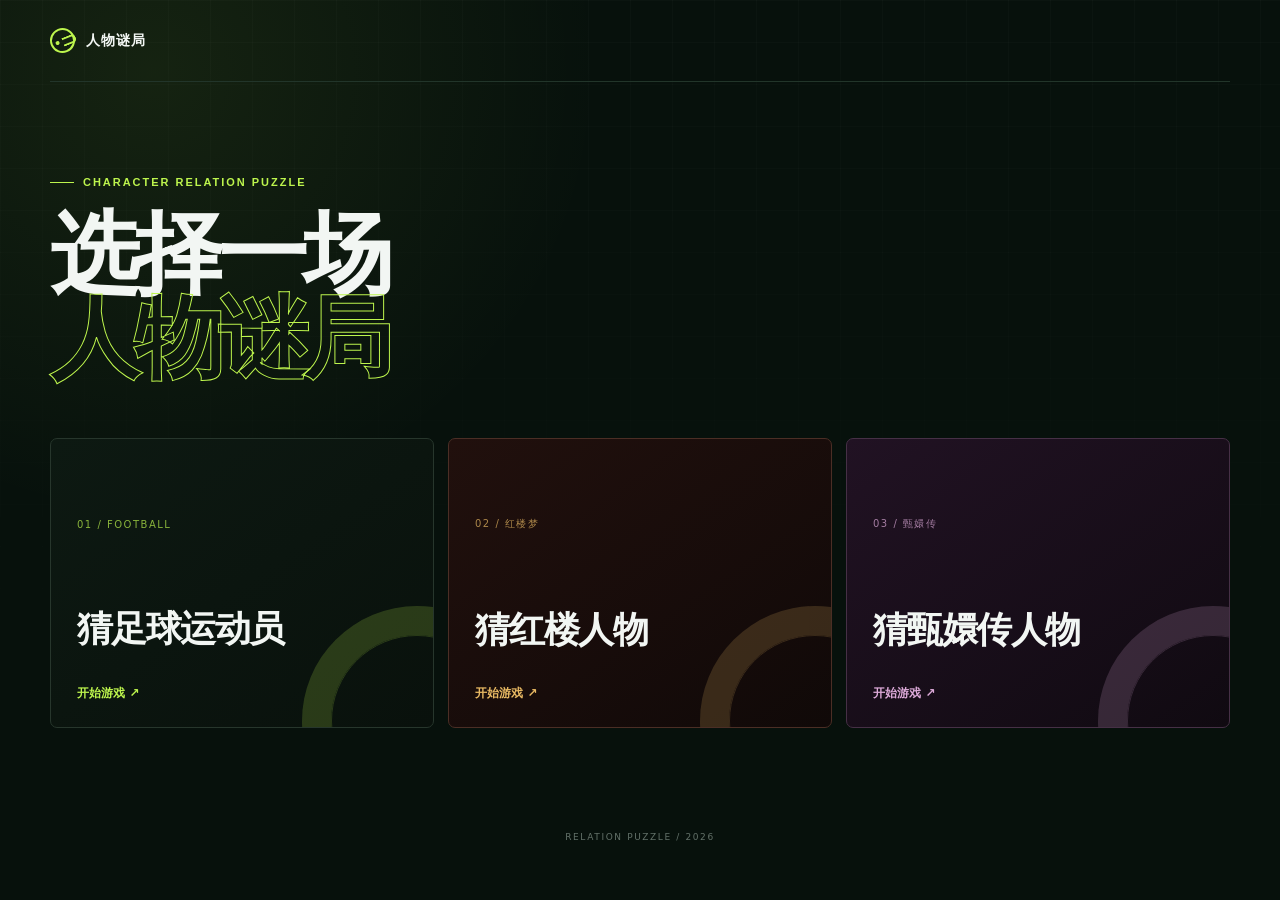
==== index.html @ e3e20df7 "Publish character guessing website" ====
<!doctype html>
<html lang="zh-CN">
  <head>
    <meta charset="UTF-8" />
    <meta name="viewport" content="width=device-width, initial-scale=1.0" />
    <meta name="theme-color" content="#07110c" />
    <meta name="description" content="足球、红楼梦与甄嬛传人物相似度猜谜。" />
    <meta property="og:title" content="人物谜局｜猜人物" />
    <meta property="og:description" content="选择一个世界，只看相似度，沿着人物关系找到答案。" />
    <meta property="og:type" content="website" />
    <meta property="og:image" content="https://football-player-guess-1cbb5.zhouyujhh185255.chatgpt.site/og-preview.png?v=14" />
    <meta name="twitter:card" content="summary_large_image" />
    <title>人物谜局｜猜人物</title>
    <link rel="stylesheet" href="./styles.css?v=15" />
  </head>
  <body data-game="home">
    <div class="ambient" aria-hidden="true"></div>

    <header class="site-header">
      <button class="back-button" id="backBtn" type="button" hidden aria-label="返回主页">←</button>
      <a class="brand" id="brandBtn" href="#" aria-label="人物谜局主页">
        <span class="brand-orbit" aria-hidden="true"><i></i></span>
        <span id="brandText">人物谜局</span>
      </a>
      <nav class="header-actions" id="gameActions" aria-label="页面操作" hidden>
        <button class="quiet-button" id="howToPlayBtn" type="button">玩法</button>
        <button class="settings-button" id="settingsBtn" type="button" aria-label="设置">
          <svg viewBox="0 0 24 24" aria-hidden="true"><path d="M12 8.2a3.8 3.8 0 1 0 0 7.6 3.8 3.8 0 0 0 0-7.6Z"/><path d="m19.1 13.7 1.2 1.5-2 3.4-1.9-.3c-.5.4-1 .7-1.6.9l-.7 1.8h-4l-.7-1.8c-.6-.2-1.1-.5-1.6-.9l-1.9.3-2-3.4 1.2-1.5a7 7 0 0 1 0-1.8l-1.2-1.5 2-3.4 1.9.3c.5-.4 1-.7 1.6-.9l.7-1.8h4l.7 1.8c.6.2 1.1.5 1.6.9l1.9-.3 2 3.4-1.2 1.5a7 7 0 0 1 0 1.8Z"/></svg>
          <span id="settingsLabel">设置</span>
        </button>
      </nav>
    </header>

    <main>
      <section class="home-view" id="homeView">
        <div class="home-hero">
          <p class="eyebrow"><span></span> CHARACTER RELATION PUZZLE</p>
          <h1>选择一场<br><em>人物谜局</em></h1>
        </div>
        <div class="game-grid" aria-label="选择游戏">
          <button class="game-card football-card" type="button" data-game-select="football">
            <span class="card-index">01 / FOOTBALL</span>
            <strong>猜足球运动员</strong>
            <i>开始游戏 ↗</i>
          </button>
          <button class="game-card honglou-card" type="button" data-game-select="honglou">
            <span class="card-index">02 / 红楼梦</span>
            <strong>猜红楼人物</strong>
            <i>开始游戏 ↗</i>
          </button>
          <button class="game-card zhenhuan-card" type="button" data-game-select="zhenhuan">
            <span class="card-index">03 / 甄嬛传</span>
            <strong>猜甄嬛传人物</strong>
            <i>开始游戏 ↗</i>
          </button>
        </div>
      </section>

      <section class="game-view" id="gameView" hidden>
        <section class="hero" aria-labelledby="pageTitle">
          <p class="eyebrow"><span></span><b id="gameEyebrow">RELATION RADAR</b></p>
          <h1 id="pageTitle">猜球星</h1>
          <div class="game-stats" aria-label="本局数据">
            <div><strong class="stat-value" id="attemptCount">0</strong><span class="stat-label" id="attemptLabel">已猜次数</span></div>
            <span class="stat-divider"></span>
            <div><strong class="stat-value" id="bestScore">—</strong><span class="stat-label" id="bestLabel">最高相似</span></div>
          </div>
        </section>

        <section class="game-panel" aria-label="猜人物游戏">
          <div class="panel-topline">
            <span><i class="live-dot"></i><span id="roundStatus">等待第一次猜测</span></span>
            <button class="surrender-button" id="revealBtn" type="button" disabled></button>
          </div>

          <div class="search-block">
            <label for="playerInput" id="searchLabel">输入球员中文名</label>
            <div class="search-wrap">
              <span class="search-icon" aria-hidden="true">
                <svg viewBox="0 0 24 24"><circle cx="10.8" cy="10.8" r="6.5"/><path d="m16 16 4.2 4.2"/></svg>
              </span>
              <input id="playerInput" type="search" autocomplete="off" />
              <button id="guessBtn" type="button"><span id="guessLabel">猜测</span><b>↗</b></button>
            </div>
          </div>

          <div class="result-area">
            <article class="reveal-card" id="victoryCard" hidden></article>
            <div class="empty-state" id="emptyState">
              <div class="signal" aria-hidden="true"><span></span><i></i><b></b></div>
              <h2 id="emptyTitle">从一个熟悉的名字开始</h2>
            </div>
            <div class="guess-list" id="guessList" aria-live="polite"></div>
          </div>
        </section>
      </section>
    </main>

    <footer><span>RELATION PUZZLE / 2026</span></footer>

    <dialog id="howToDialog">
      <button class="dialog-close" id="closeHowToBtn" type="button" aria-label="关闭">×</button>
      <span class="dialog-kicker">HOW TO PLAY</span>
      <h2 id="howTitle"></h2>
      <p id="howCopy"></p>
      <div class="rule-list" id="ruleList"></div>
      <button class="dialog-primary" id="startBtn" type="button">开始挑战</button>
    </dialog>

    <dialog id="settingsDialog" class="settings-dialog">
      <button class="dialog-close" id="closeSettingsBtn" type="button" aria-label="关闭">×</button>
      <span class="dialog-kicker">SETTINGS</span>
      <h2 id="settingsTitle">语言设置</h2>
      <p id="settingsCopy">语言只影响足球游戏，切换后输入规则、提示与人物介绍会同步更新。</p>
      <div class="language-options" role="group" aria-label="语言">
        <button type="button" data-lang="zh">简体中文</button>
        <button type="button" data-lang="en">English</button>
      </div>
    </dialog>

    <div class="toast" id="toast" role="status" aria-live="polite"></div>
    <script src="./players-data.js?v=15"></script>
    <script src="./story-data.js?v=15"></script>
    <script src="./app.js?v=15" defer></script>
  </body>
</html>
---- styles.css ----
:root {
  color-scheme: dark;
  --bg: #07110c;
  --surface: #0c1710;
  --surface-2: #101e15;
  --line: #22352a;
  --muted: #8fa097;
  --text: #f2f6f3;
  --accent: #bdf54d;
  --accent-rgb: 189, 245, 77;
  --danger: #ff8b78;
  --radius: 7px;
  font-family: Inter, "PingFang SC", "Microsoft YaHei", system-ui, sans-serif;
}

* { box-sizing: border-box; }
html { min-height: 100%; background: var(--bg); }
body {
  min-width: 320px;
  min-height: 100vh;
  margin: 0;
  color: var(--text);
  background:
    radial-gradient(circle at 12% 8%, rgba(var(--accent-rgb), .08), transparent 28rem),
    linear-gradient(180deg, #07110c, var(--bg));
  transition: background .35s ease;
}
body[data-game="honglou"] { --bg: #130a09; --surface: #1b0e0c; --surface-2: #241411; --line: #563329; --muted: #b7a69d; --accent: #e8b963; --accent-rgb: 232, 185, 99; }
body[data-game="zhenhuan"] { --bg: #110b12; --surface: #190f1a; --surface-2: #241527; --line: #4c304d; --muted: #b1a2b2; --accent: #dca9d8; --accent-rgb: 220, 169, 216; }

button, input { font: inherit; }
button { color: inherit; }
button:focus-visible, input:focus-visible, a:focus-visible { outline: 2px solid var(--accent); outline-offset: 3px; }
[hidden] { display: none !important; }
.ambient { position: fixed; inset: 0; pointer-events: none; background-image: linear-gradient(rgba(255,255,255,.018) 1px, transparent 1px), linear-gradient(90deg, rgba(255,255,255,.018) 1px, transparent 1px); background-size: 42px 42px; mask-image: linear-gradient(to bottom, #000, transparent 82%); }

.site-header {
  position: relative;
  z-index: 5;
  display: flex;
  align-items: center;
  width: min(1180px, calc(100% - 44px));
  height: 82px;
  margin: 0 auto;
  border-bottom: 1px solid var(--line);
}
.brand { display: inline-flex; align-items: center; gap: 11px; color: var(--text); text-decoration: none; font-size: 14px; font-weight: 760; letter-spacing: .08em; }
.brand-orbit { position: relative; width: 25px; height: 25px; border: 2px solid var(--accent); border-radius: 50%; transform: rotate(-22deg); }
.brand-orbit::after { content: ""; position: absolute; width: 12px; height: 5px; left: 10px; top: 8px; border: 2px solid var(--accent); border-left: 0; border-radius: 0 8px 8px 0; }
.brand-orbit i { position: absolute; width: 4px; height: 4px; left: 3px; top: 9px; border-radius: 50%; background: var(--accent); }
.back-button { width: 38px; height: 38px; margin-right: 8px; border: 1px solid var(--line); border-radius: 50%; color: var(--muted); background: transparent; cursor: pointer; }
.header-actions { display: flex; align-items: center; gap: 10px; margin-left: auto; }
.quiet-button, .settings-button { height: 38px; padding: 0 13px; border: 1px solid transparent; border-radius: 5px; color: var(--muted); background: transparent; cursor: pointer; }
.quiet-button:hover, .settings-button:hover { color: var(--text); border-color: var(--line); }
.settings-button { display: inline-flex; align-items: center; gap: 7px; }
.settings-button svg { width: 16px; fill: none; stroke: currentColor; stroke-width: 1.5; }

main { position: relative; z-index: 1; width: min(1180px, calc(100% - 44px)); margin: 0 auto; }
.home-view { padding: 76px 0 104px; }
.home-hero { display: grid; grid-template-columns: minmax(0, 1fr) minmax(280px, 420px); align-items: end; gap: 54px; margin-bottom: 58px; }
.eyebrow { display: flex; align-items: center; gap: 9px; margin: 0 0 17px; color: var(--accent); font: 700 11px/1 Inter, sans-serif; letter-spacing: .18em; }
.eyebrow span { display: inline-block; width: 24px; height: 1px; background: var(--accent); }
.home-hero .eyebrow { grid-column: 1 / -1; margin-bottom: -30px; }
.home-hero h1, .hero h1 { margin: 0; font-size: clamp(48px, 7vw, 94px); line-height: .94; letter-spacing: -.065em; }
.home-hero h1 { grid-column: 1 / -1; }
.home-hero h1 em { color: transparent; font-style: normal; -webkit-text-stroke: 1px var(--accent); }
.game-grid { display: grid; grid-template-columns: repeat(3, minmax(0, 1fr)); gap: 14px; }
.game-card { position: relative; min-height: 290px; padding: 26px; overflow: hidden; text-align: left; border: 1px solid #27362c; border-radius: var(--radius); background: linear-gradient(145deg, #0d1912, #09110c); cursor: pointer; transition: transform .25s ease, border-color .25s ease, background .25s ease; }
.game-card::before { content: ""; position: absolute; width: 170px; height: 170px; right: -70px; bottom: -80px; border: 1px solid currentColor; border-radius: 50%; opacity: .18; box-shadow: 0 0 0 28px transparent, 0 0 0 29px currentColor; }
.game-card:hover { transform: translateY(-5px); border-color: currentColor; }
.football-card { color: #bdf54d; }
.honglou-card { color: #e8b963; background: linear-gradient(145deg, #21100d, #100908); border-color: #4b2e25; }
.zhenhuan-card { color: #dca9d8; background: linear-gradient(145deg, #211223, #100a11); border-color: #463046; }
.card-index { display: block; font-size: 10px; letter-spacing: .15em; opacity: .7; }
.game-card strong { display: block; max-width: 270px; margin-top: 80px; color: var(--text); font-size: clamp(24px, 2.8vw, 37px); line-height: 1.08; letter-spacing: -.045em; }
.game-card i { position: absolute; bottom: 25px; left: 26px; font-style: normal; font-size: 12px; font-weight: 720; }

.game-view { padding: 54px 0 82px; }
.hero { display: flex; align-items: end; min-height: 180px; padding: 0 4px 36px; }
.hero .eyebrow { position: absolute; align-self: flex-start; }
.hero h1 { font-size: clamp(50px, 8vw, 96px); }
.game-stats { display: flex; align-items: center; gap: 26px; margin: 0 0 7px auto; }
.game-stats > div { display: flex; flex-direction: column; min-width: 92px; }
.stat-value { color: var(--accent); font-size: 30px; line-height: 1; letter-spacing: -.04em; }
.stat-label { margin-top: 7px; color: var(--muted); font-size: 10px; letter-spacing: .12em; }
.stat-divider { width: 1px; height: 38px; background: var(--line); }

.game-panel { overflow: hidden; border: 1px solid var(--line); border-radius: var(--radius); background: rgba(9, 18, 12, .88); box-shadow: 0 30px 80px rgba(0,0,0,.22); }
body[data-game="honglou"] .game-panel, body[data-game="zhenhuan"] .game-panel { background: color-mix(in srgb, var(--surface) 91%, transparent); }
.panel-topline { display: flex; align-items: center; justify-content: space-between; min-height: 46px; padding: 0 20px; border-bottom: 1px solid var(--line); color: var(--muted); font-size: 10px; letter-spacing: .08em; }
.panel-topline > span { display: inline-flex; align-items: center; gap: 8px; }
.live-dot { width: 6px; height: 6px; border-radius: 50%; background: var(--accent); box-shadow: 0 0 12px rgba(var(--accent-rgb), .7); }
.surrender-button { padding: 7px 10px; border: 1px solid transparent; border-radius: 4px; color: var(--danger); background: transparent; font-size: 10px; cursor: pointer; }
.surrender-button:hover:not(:disabled) { border-color: rgba(255,130,110,.28); background: rgba(255,130,110,.06); }
.surrender-button:disabled { color: #59645e; cursor: not-allowed; }
.search-block { padding: 25px 36px 28px; border-bottom: 1px solid var(--line); }
.search-block label { display: block; margin: 0 0 11px; color: #cad3cd; font-size: 13px; font-weight: 700; }
.search-wrap { display: flex; align-items: center; min-height: 66px; border: 1px solid rgba(var(--accent-rgb), .6); border-radius: 7px; background: #071009; box-shadow: 0 0 0 6px rgba(var(--accent-rgb), .035); }
body[data-game="honglou"] .search-wrap, body[data-game="zhenhuan"] .search-wrap { background: rgba(0,0,0,.2); }
.search-icon { flex: 0 0 54px; display: grid; place-items: center; color: #829087; }
.search-icon svg { width: 23px; fill: none; stroke: currentColor; stroke-width: 1.7; }
.search-wrap input { min-width: 0; flex: 1; height: 58px; padding: 0; border: 0; outline: 0; color: var(--text); background: transparent; font-size: 20px; }
.search-wrap input::-webkit-search-cancel-button { display: none; }
.search-wrap button { display: flex; align-items: center; justify-content: center; gap: 12px; align-self: stretch; min-width: 110px; margin: 5px; border: 0; border-radius: 6px; color: #0b120d; background: var(--accent); font-size: 14px; font-weight: 820; cursor: pointer; }
.search-wrap button:disabled, .search-wrap input:disabled { opacity: .55; cursor: not-allowed; }
.search-wrap button b { font-size: 18px; }

.result-area { min-height: 280px; padding: 28px 36px 36px; }
.empty-state { display: grid; place-items: center; min-height: 205px; color: var(--muted); text-align: center; }
.empty-state h2 { margin: 19px 0 0; color: #b8c3bb; font-size: 16px; font-weight: 620; }
.signal { position: relative; width: 64px; height: 64px; border: 1px solid rgba(var(--accent-rgb), .28); border-radius: 50%; }
.signal::before, .signal::after { content: ""; position: absolute; inset: 9px; border: 1px solid rgba(var(--accent-rgb), .2); border-radius: 50%; }
.signal::after { inset: 21px; background: var(--accent); border: 0; box-shadow: 0 0 20px rgba(var(--accent-rgb), .45); }
.signal span, .signal i, .signal b { position: absolute; left: 31px; top: 0; width: 1px; height: 64px; background: rgba(var(--accent-rgb), .15); }
.signal i { transform: rotate(60deg); }.signal b { transform: rotate(120deg); }
.guess-list { display: grid; gap: 12px; }
.guess-row { overflow: hidden; border: 1px solid var(--line); border-radius: 6px; background: rgba(15,28,19,.62); }
.guess-row.latest { border-color: color-mix(in srgb, var(--score-color) 58%, var(--line)); }
.guess-row.solved { box-shadow: inset 3px 0 0 var(--accent); }
.guess-main { display: grid; grid-template-columns: minmax(0, 1fr) 168px; align-items: stretch; min-height: 72px; }
.guess-player { display: flex; align-items: center; padding: 0 24px; }
.guess-player span { overflow-wrap: anywhere; font-size: 17px; font-weight: 760; }
.guess-score { display: grid; place-items: center; border-left: 1px solid var(--line); color: var(--score-color); font-size: 21px; font-weight: 800; font-variant-numeric: tabular-nums; }
.relation-hint { margin: 0; padding: 12px 24px; border-top: 1px solid var(--line); color: #aab7af; font-size: 12px; line-height: 1.65; }
.relation-hint::before { content: "↳"; margin-right: 9px; color: var(--accent); }

.reveal-card { position: relative; margin-bottom: 28px; padding: 34px 36px; overflow: hidden; border: 1px solid rgba(var(--accent-rgb), .5); border-radius: 7px; background: linear-gradient(125deg, rgba(var(--accent-rgb), .13), rgba(var(--accent-rgb), .04)); }
.reveal-card::after { content: "FOUND"; position: absolute; right: 12px; top: 12px; color: rgba(var(--accent-rgb), .06); font-size: 80px; font-weight: 900; line-height: 1; }
.reveal-kicker { color: var(--accent); font-size: 10px; font-weight: 800; letter-spacing: .13em; }
.reveal-card h2 { position: relative; z-index: 1; margin: 13px 0 14px; font-size: clamp(34px, 5vw, 52px); letter-spacing: -.05em; }
.profile-tags { position: relative; z-index: 1; display: flex; flex-wrap: wrap; gap: 8px; }
.profile-tags span { padding: 7px 12px; border: 1px solid rgba(var(--accent-rgb), .38); border-radius: 999px; color: var(--accent); font-size: 11px; }
.profile-copy { position: relative; z-index: 1; max-width: 900px; margin: 23px 0 0; color: #b3beb6; line-height: 1.85; }
.reveal-actions { position: relative; z-index: 1; display: flex; gap: 10px; margin-top: 25px; }
.reveal-actions button, .dialog-primary { min-width: 106px; height: 46px; padding: 0 18px; border: 1px solid var(--accent); border-radius: 5px; color: #0a100b; background: var(--accent); font-weight: 780; cursor: pointer; }
.reveal-actions button + button { color: var(--accent); background: transparent; }

footer { position: relative; z-index: 1; display: flex; justify-content: center; padding: 0 0 34px; color: #64726a; font-size: 9px; letter-spacing: .18em; }
dialog { width: min(560px, calc(100% - 28px)); padding: 34px; border: 1px solid var(--line); border-radius: 8px; color: var(--text); background: #101a13; box-shadow: 0 30px 100px rgba(0,0,0,.55); }
body[data-game="honglou"] dialog, body[data-game="zhenhuan"] dialog { background: var(--surface); }
dialog::backdrop { background: rgba(0,0,0,.72); backdrop-filter: blur(5px); }
.dialog-close { position: absolute; right: 17px; top: 15px; width: 34px; height: 34px; border: 0; color: var(--muted); background: transparent; font-size: 24px; cursor: pointer; }
.dialog-kicker { color: var(--accent); font-size: 9px; font-weight: 800; letter-spacing: .16em; }
dialog h2 { margin: 12px 0 13px; font-size: 30px; letter-spacing: -.035em; }
dialog > p { color: var(--muted); line-height: 1.75; }
.rule-list { display: grid; gap: 1px; margin: 24px 0; background: var(--line); }
.rule-list > div { display: grid; grid-template-columns: 48px 1fr; gap: 12px; align-items: center; min-height: 58px; padding: 10px 15px; background: var(--surface); color: #b9c4bc; font-size: 12px; line-height: 1.55; }
.rule-list b { color: var(--accent); font-size: 10px; }
.language-options { margin-top: 22px; display: grid; grid-template-columns: 1fr 1fr; gap: 9px; }
.language-options button { height: 46px; border: 1px solid var(--line); border-radius: 4px; color: #aab7ae; background: var(--surface-2); cursor: pointer; }
.language-options button.active { border-color: var(--accent); color: var(--accent); background: rgba(var(--accent-rgb), .08); }
.toast { position: fixed; z-index: 20; left: 50%; bottom: 28px; max-width: calc(100% - 32px); padding: 12px 17px; transform: translate(-50%, 18px); border: 1px solid var(--line); border-radius: 5px; color: var(--text); background: #162119; opacity: 0; pointer-events: none; transition: .2s ease; font-size: 12px; box-shadow: 0 15px 50px rgba(0,0,0,.35); }
.toast.show { transform: translate(-50%, 0); opacity: 1; }

@media (max-width: 820px) {
  .site-header, main { width: min(100% - 28px, 700px); }
  .home-view { padding-top: 52px; }
  .home-hero { grid-template-columns: 1fr; gap: 24px; }
  .home-hero .eyebrow { grid-column: auto; margin-bottom: 0; }
  .game-grid { grid-template-columns: 1fr; }
  .game-card { min-height: 225px; }
  .game-card strong { margin-top: 48px; }
  .hero { display: block; min-height: 0; padding-top: 15px; }
  .hero .eyebrow { position: static; }
  .game-stats { margin-top: 28px; }
  .search-block, .result-area { padding-left: 18px; padding-right: 18px; }
}

@media (max-width: 540px) {
  .site-header { height: 68px; }
  .brand { font-size: 14px; }
  .quiet-button, .settings-button { padding: 0 8px; font-size: 13px; }
  .settings-button svg { display: none; }
  .home-view { padding: 42px 0 74px; }
  .home-hero h1 { font-size: 46px; }
  .game-card { min-height: 215px; padding: 22px; }
  .card-index { font-size: 12px; }
  .game-card i { left: 22px; bottom: 20px; font-size: 14px; }
  .game-view { padding-top: 34px; }
  .hero h1 { font-size: 46px; line-height: 1; }
  .game-stats { gap: 14px; }
  .stat-value { font-size: 25px; }
  .stat-label { font-size: 12px; }
  .panel-topline, .surrender-button { font-size: 12px; }
  .search-block { padding-top: 20px; }
  .search-block label { font-size: 15px; }
  .search-wrap { min-height: 58px; }
  .search-icon { flex-basis: 43px; }
  .search-wrap input { height: 52px; font-size: 17px; }
  .search-wrap button { min-width: 82px; margin: 4px; font-size: 15px; }
  .guess-main { grid-template-columns: minmax(0, 1fr) 115px; min-height: 62px; }
  .guess-player { padding: 0 15px; }
  .guess-player span { font-size: 16px; }
  .guess-score { font-size: 17px; }
  .relation-hint { padding: 11px 15px; font-size: 14px; }
  .reveal-card { padding: 27px 22px; }
  .reveal-card::after { font-size: 52px; }
  .reveal-kicker { font-size: 12px; }
  .profile-tags span { font-size: 13px; }
  .profile-copy { font-size: 16px; line-height: 1.8; }
  .reveal-actions button { font-size: 14px; }
  footer { font-size: 11px; }
  dialog { padding: 28px 22px; }
  .dialog-kicker { font-size: 11px; }
  dialog > p { font-size: 15px; }
  .rule-list > div { font-size: 14px; }
  .rule-list b { font-size: 12px; }
  .language-options button, .toast { font-size: 14px; }
}
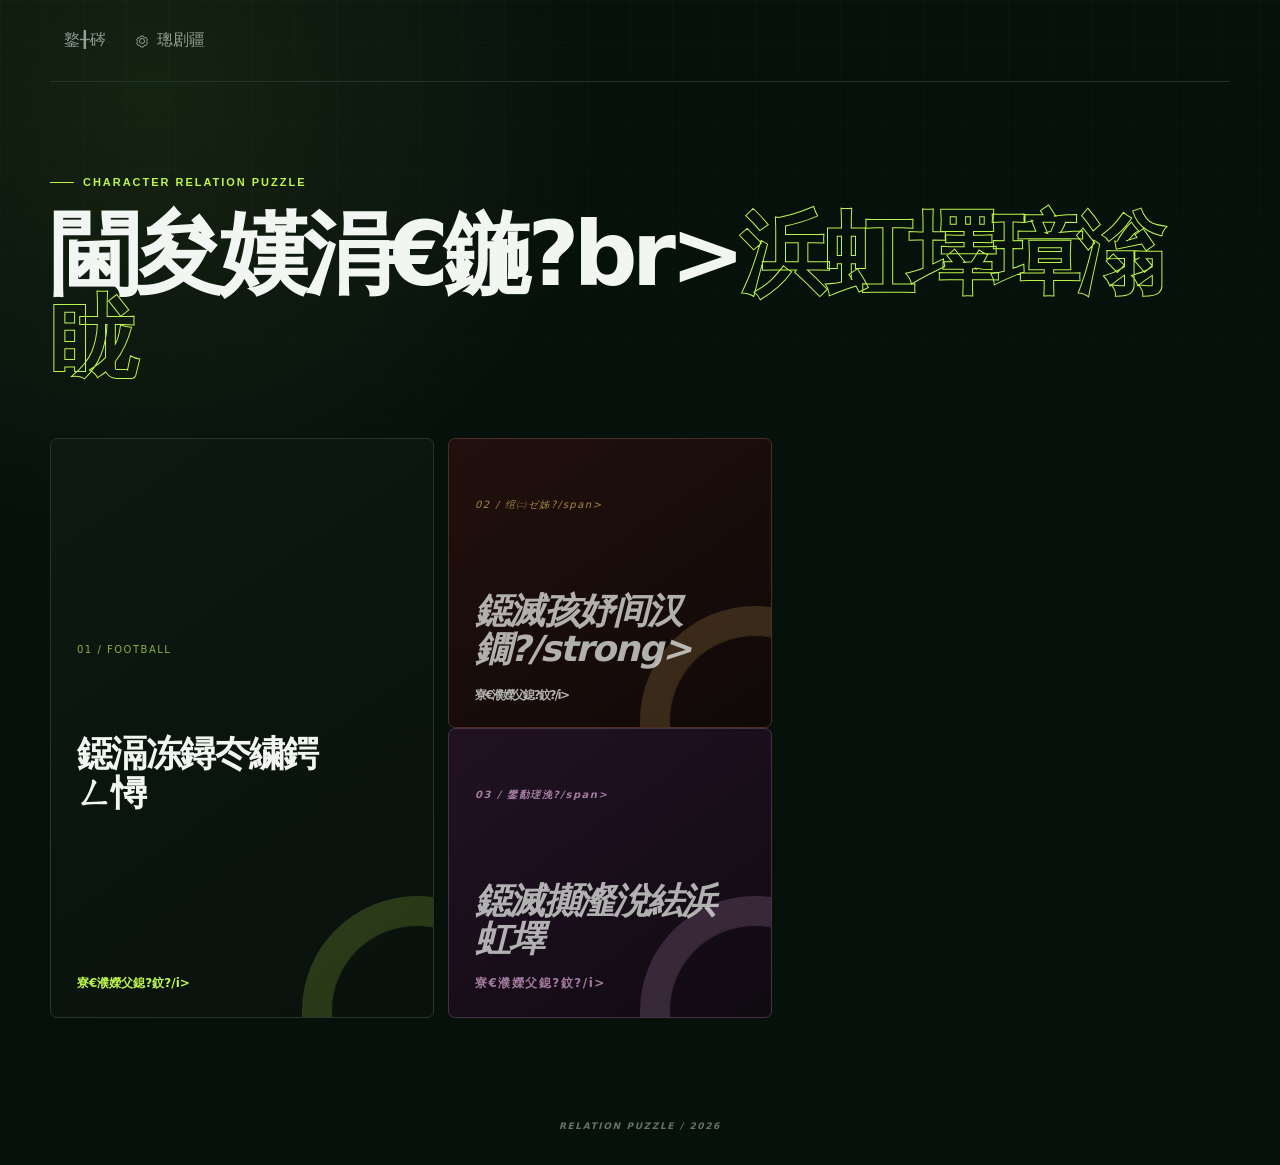
==== commit 1ece82cd: "Refresh profile assets" ====
--- a/index.html
+++ b/index.html
@@ -4,29 +4,29 @@
     <meta charset="UTF-8" />
     <meta name="viewport" content="width=device-width, initial-scale=1.0" />
     <meta name="theme-color" content="#07110c" />
-    <meta name="description" content="足球、红楼梦与甄嬛传人物相似度猜谜。" />
-    <meta property="og:title" content="人物谜局｜猜人物" />
-    <meta property="og:description" content="选择一个世界，只看相似度，沿着人物关系找到答案。" />
+    <meta name="description" content="瓒崇悆銆佺孩妤兼ⅵ涓庣攧瀣涗紶浜虹墿鐩镐技搴︾寽璋溿€? />
+    <meta property="og:title" content="浜虹墿璋滃眬锝滅寽浜虹墿" />
+    <meta property="og:description" content="閫夋嫨涓€涓笘鐣岋紝鍙湅鐩镐技搴︼紝娌跨潃浜虹墿鍏崇郴鎵惧埌绛旀銆? />
     <meta property="og:type" content="website" />
     <meta property="og:image" content="https://football-player-guess-1cbb5.zhouyujhh185255.chatgpt.site/og-preview.png?v=14" />
     <meta name="twitter:card" content="summary_large_image" />
-    <title>人物谜局｜猜人物</title>
-    <link rel="stylesheet" href="./styles.css?v=15" />
+    <title>浜虹墿璋滃眬锝滅寽浜虹墿</title>
+    <link rel="stylesheet" href="./styles.css?v=16" />
   </head>
   <body data-game="home">
     <div class="ambient" aria-hidden="true"></div>
 
     <header class="site-header">
-      <button class="back-button" id="backBtn" type="button" hidden aria-label="返回主页">←</button>
-      <a class="brand" id="brandBtn" href="#" aria-label="人物谜局主页">
+      <button class="back-button" id="backBtn" type="button" hidden aria-label="杩斿洖涓婚〉">鈫?/button>
+      <a class="brand" id="brandBtn" href="#" aria-label="浜虹墿璋滃眬涓婚〉">
         <span class="brand-orbit" aria-hidden="true"><i></i></span>
-        <span id="brandText">人物谜局</span>
+        <span id="brandText">浜虹墿璋滃眬</span>
       </a>
-      <nav class="header-actions" id="gameActions" aria-label="页面操作" hidden>
-        <button class="quiet-button" id="howToPlayBtn" type="button">玩法</button>
-        <button class="settings-button" id="settingsBtn" type="button" aria-label="设置">
+      <nav class="header-actions" id="gameActions" aria-label="椤甸潰鎿嶄綔" hidden>
+        <button class="quiet-button" id="howToPlayBtn" type="button">鐜╂硶</button>
+        <button class="settings-button" id="settingsBtn" type="button" aria-label="璁剧疆">
           <svg viewBox="0 0 24 24" aria-hidden="true"><path d="M12 8.2a3.8 3.8 0 1 0 0 7.6 3.8 3.8 0 0 0 0-7.6Z"/><path d="m19.1 13.7 1.2 1.5-2 3.4-1.9-.3c-.5.4-1 .7-1.6.9l-.7 1.8h-4l-.7-1.8c-.6-.2-1.1-.5-1.6-.9l-1.9.3-2-3.4 1.2-1.5a7 7 0 0 1 0-1.8l-1.2-1.5 2-3.4 1.9.3c.5-.4 1-.7 1.6-.9l.7-1.8h4l.7 1.8c.6.2 1.1.5 1.6.9l1.9-.3 2 3.4-1.2 1.5a7 7 0 0 1 0 1.8Z"/></svg>
-          <span id="settingsLabel">设置</span>
+          <span id="settingsLabel">璁剧疆</span>
         </button>
       </nav>
     </header>
@@ -35,23 +35,23 @@
       <section class="home-view" id="homeView">
         <div class="home-hero">
           <p class="eyebrow"><span></span> CHARACTER RELATION PUZZLE</p>
-          <h1>选择一场<br><em>人物谜局</em></h1>
+          <h1>閫夋嫨涓€鍦?br><em>浜虹墿璋滃眬</em></h1>
         </div>
-        <div class="game-grid" aria-label="选择游戏">
+        <div class="game-grid" aria-label="閫夋嫨娓告垙">
           <button class="game-card football-card" type="button" data-game-select="football">
             <span class="card-index">01 / FOOTBALL</span>
-            <strong>猜足球运动员</strong>
-            <i>开始游戏 ↗</i>
+            <strong>鐚滆冻鐞冭繍鍔ㄥ憳</strong>
+            <i>寮€濮嬫父鎴?鈫?/i>
           </button>
           <button class="game-card honglou-card" type="button" data-game-select="honglou">
-            <span class="card-index">02 / 红楼梦</span>
-            <strong>猜红楼人物</strong>
-            <i>开始游戏 ↗</i>
+            <span class="card-index">02 / 绾㈡ゼ姊?/span>
+            <strong>鐚滅孩妤间汉鐗?/strong>
+            <i>寮€濮嬫父鎴?鈫?/i>
           </button>
           <button class="game-card zhenhuan-card" type="button" data-game-select="zhenhuan">
-            <span class="card-index">03 / 甄嬛传</span>
-            <strong>猜甄嬛传人物</strong>
-            <i>开始游戏 ↗</i>
+            <span class="card-index">03 / 鐢勫瑳浼?/span>
+            <strong>鐚滅攧瀣涗紶浜虹墿</strong>
+            <i>寮€濮嬫父鎴?鈫?/i>
           </button>
         </div>
       </section>
@@ -59,28 +59,28 @@
       <section class="game-view" id="gameView" hidden>
         <section class="hero" aria-labelledby="pageTitle">
           <p class="eyebrow"><span></span><b id="gameEyebrow">RELATION RADAR</b></p>
-          <h1 id="pageTitle">猜球星</h1>
-          <div class="game-stats" aria-label="本局数据">
-            <div><strong class="stat-value" id="attemptCount">0</strong><span class="stat-label" id="attemptLabel">已猜次数</span></div>
+          <h1 id="pageTitle">鐚滅悆鏄?/h1>
+          <div class="game-stats" aria-label="鏈眬鏁版嵁">
+            <div><strong class="stat-value" id="attemptCount">0</strong><span class="stat-label" id="attemptLabel">宸茬寽娆℃暟</span></div>
             <span class="stat-divider"></span>
-            <div><strong class="stat-value" id="bestScore">—</strong><span class="stat-label" id="bestLabel">最高相似</span></div>
+            <div><strong class="stat-value" id="bestScore">鈥?/strong><span class="stat-label" id="bestLabel">鏈€楂樼浉浼?/span></div>
           </div>
         </section>
 
-        <section class="game-panel" aria-label="猜人物游戏">
+        <section class="game-panel" aria-label="鐚滀汉鐗╂父鎴?>
           <div class="panel-topline">
-            <span><i class="live-dot"></i><span id="roundStatus">等待第一次猜测</span></span>
+            <span><i class="live-dot"></i><span id="roundStatus">绛夊緟绗竴娆＄寽娴?/span></span>
             <button class="surrender-button" id="revealBtn" type="button" disabled></button>
           </div>
 
           <div class="search-block">
-            <label for="playerInput" id="searchLabel">输入球员中文名</label>
+            <label for="playerInput" id="searchLabel">杈撳叆鐞冨憳涓枃鍚?/label>
             <div class="search-wrap">
               <span class="search-icon" aria-hidden="true">
                 <svg viewBox="0 0 24 24"><circle cx="10.8" cy="10.8" r="6.5"/><path d="m16 16 4.2 4.2"/></svg>
               </span>
               <input id="playerInput" type="search" autocomplete="off" />
-              <button id="guessBtn" type="button"><span id="guessLabel">猜测</span><b>↗</b></button>
+              <button id="guessBtn" type="button"><span id="guessLabel">鐚滄祴</span><b>鈫?/b></button>
             </div>
           </div>
 
@@ -88,7 +88,7 @@
             <article class="reveal-card" id="victoryCard" hidden></article>
             <div class="empty-state" id="emptyState">
               <div class="signal" aria-hidden="true"><span></span><i></i><b></b></div>
-              <h2 id="emptyTitle">从一个熟悉的名字开始</h2>
+              <h2 id="emptyTitle">浠庝竴涓啛鎮夌殑鍚嶅瓧寮€濮?/h2>
             </div>
             <div class="guess-list" id="guessList" aria-live="polite"></div>
           </div>
@@ -99,28 +99,29 @@
     <footer><span>RELATION PUZZLE / 2026</span></footer>
 
     <dialog id="howToDialog">
-      <button class="dialog-close" id="closeHowToBtn" type="button" aria-label="关闭">×</button>
+      <button class="dialog-close" id="closeHowToBtn" type="button" aria-label="鍏抽棴">脳</button>
       <span class="dialog-kicker">HOW TO PLAY</span>
       <h2 id="howTitle"></h2>
       <p id="howCopy"></p>
       <div class="rule-list" id="ruleList"></div>
-      <button class="dialog-primary" id="startBtn" type="button">开始挑战</button>
+      <button class="dialog-primary" id="startBtn" type="button">寮€濮嬫寫鎴?/button>
     </dialog>
 
     <dialog id="settingsDialog" class="settings-dialog">
-      <button class="dialog-close" id="closeSettingsBtn" type="button" aria-label="关闭">×</button>
+      <button class="dialog-close" id="closeSettingsBtn" type="button" aria-label="鍏抽棴">脳</button>
       <span class="dialog-kicker">SETTINGS</span>
-      <h2 id="settingsTitle">语言设置</h2>
-      <p id="settingsCopy">语言只影响足球游戏，切换后输入规则、提示与人物介绍会同步更新。</p>
-      <div class="language-options" role="group" aria-label="语言">
-        <button type="button" data-lang="zh">简体中文</button>
+      <h2 id="settingsTitle">璇█璁剧疆</h2>
+      <p id="settingsCopy">璇█鍙奖鍝嶈冻鐞冩父鎴忥紝鍒囨崲鍚庤緭鍏ヨ鍒欍€佹彁绀轰笌浜虹墿浠嬬粛浼氬悓姝ユ洿鏂般€?/p>
+      <div class="language-options" role="group" aria-label="璇█">
+        <button type="button" data-lang="zh">绠€浣撲腑鏂?/button>
         <button type="button" data-lang="en">English</button>
       </div>
     </dialog>
 
     <div class="toast" id="toast" role="status" aria-live="polite"></div>
-    <script src="./players-data.js?v=15"></script>
-    <script src="./story-data.js?v=15"></script>
-    <script src="./app.js?v=15" defer></script>
+    <script src="./players-data.js?v=16"></script>
+    <script src="./story-data.js?v=16"></script>
+    <script src="./app.js?v=16" defer></script>
   </body>
 </html>
+
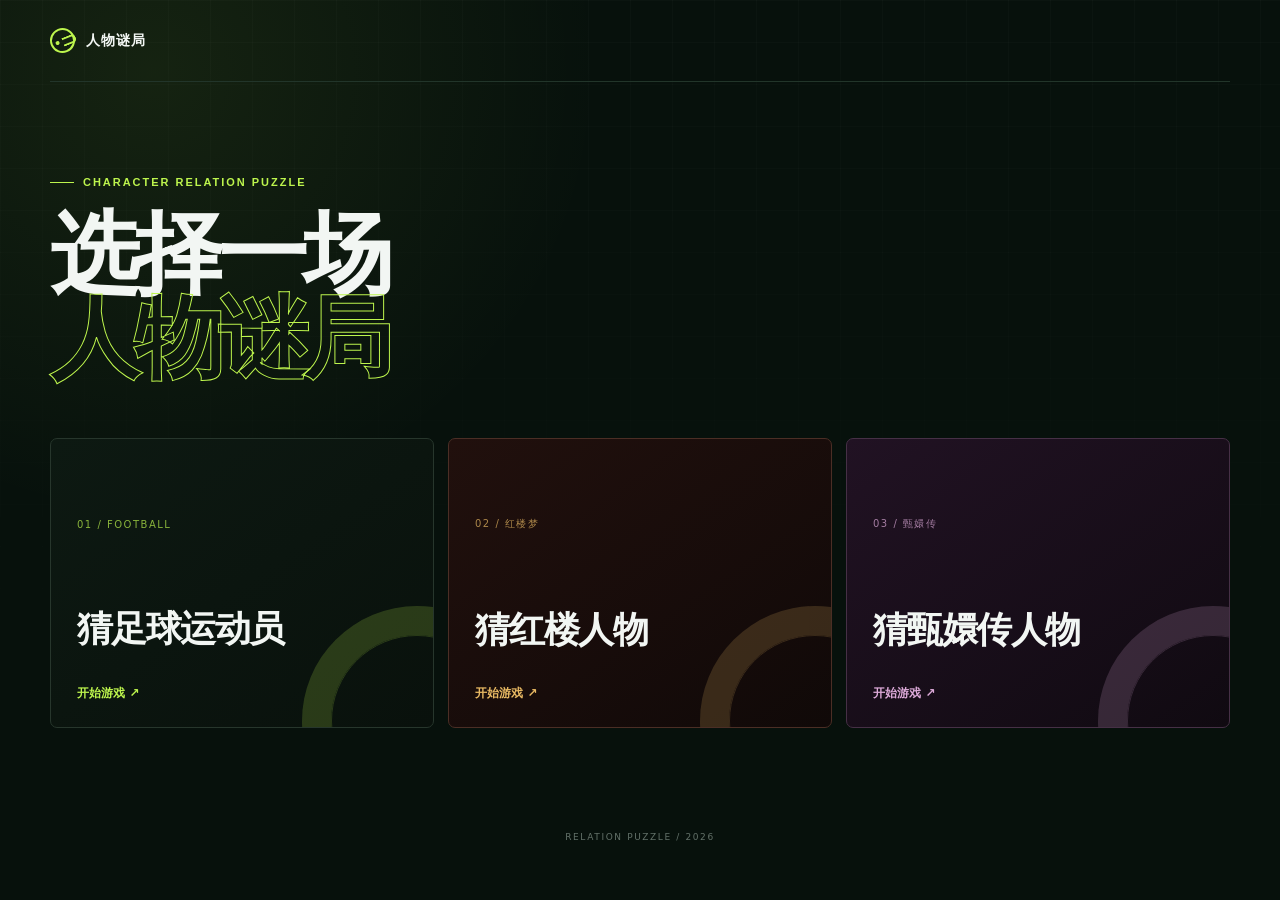
==== commit e94f1ed6: "Fix Chinese text encoding" ====
--- a/index.html
+++ b/index.html
@@ -4,29 +4,29 @@
     <meta charset="UTF-8" />
     <meta name="viewport" content="width=device-width, initial-scale=1.0" />
     <meta name="theme-color" content="#07110c" />
-    <meta name="description" content="瓒崇悆銆佺孩妤兼ⅵ涓庣攧瀣涗紶浜虹墿鐩镐技搴︾寽璋溿€? />
-    <meta property="og:title" content="浜虹墿璋滃眬锝滅寽浜虹墿" />
-    <meta property="og:description" content="閫夋嫨涓€涓笘鐣岋紝鍙湅鐩镐技搴︼紝娌跨潃浜虹墿鍏崇郴鎵惧埌绛旀銆? />
+    <meta name="description" content="足球、红楼梦与甄嬛传人物相似度猜谜。" />
+    <meta property="og:title" content="人物谜局｜猜人物" />
+    <meta property="og:description" content="选择一个世界，只看相似度，沿着人物关系找到答案。" />
     <meta property="og:type" content="website" />
     <meta property="og:image" content="https://football-player-guess-1cbb5.zhouyujhh185255.chatgpt.site/og-preview.png?v=14" />
     <meta name="twitter:card" content="summary_large_image" />
-    <title>浜虹墿璋滃眬锝滅寽浜虹墿</title>
+    <title>人物谜局｜猜人物</title>
     <link rel="stylesheet" href="./styles.css?v=16" />
   </head>
   <body data-game="home">
     <div class="ambient" aria-hidden="true"></div>
 
     <header class="site-header">
-      <button class="back-button" id="backBtn" type="button" hidden aria-label="杩斿洖涓婚〉">鈫?/button>
-      <a class="brand" id="brandBtn" href="#" aria-label="浜虹墿璋滃眬涓婚〉">
+      <button class="back-button" id="backBtn" type="button" hidden aria-label="返回主页">←</button>
+      <a class="brand" id="brandBtn" href="#" aria-label="人物谜局主页">
         <span class="brand-orbit" aria-hidden="true"><i></i></span>
-        <span id="brandText">浜虹墿璋滃眬</span>
+        <span id="brandText">人物谜局</span>
       </a>
-      <nav class="header-actions" id="gameActions" aria-label="椤甸潰鎿嶄綔" hidden>
-        <button class="quiet-button" id="howToPlayBtn" type="button">鐜╂硶</button>
-        <button class="settings-button" id="settingsBtn" type="button" aria-label="璁剧疆">
+      <nav class="header-actions" id="gameActions" aria-label="页面操作" hidden>
+        <button class="quiet-button" id="howToPlayBtn" type="button">玩法</button>
+        <button class="settings-button" id="settingsBtn" type="button" aria-label="设置">
           <svg viewBox="0 0 24 24" aria-hidden="true"><path d="M12 8.2a3.8 3.8 0 1 0 0 7.6 3.8 3.8 0 0 0 0-7.6Z"/><path d="m19.1 13.7 1.2 1.5-2 3.4-1.9-.3c-.5.4-1 .7-1.6.9l-.7 1.8h-4l-.7-1.8c-.6-.2-1.1-.5-1.6-.9l-1.9.3-2-3.4 1.2-1.5a7 7 0 0 1 0-1.8l-1.2-1.5 2-3.4 1.9.3c.5-.4 1-.7 1.6-.9l.7-1.8h4l.7 1.8c.6.2 1.1.5 1.6.9l1.9-.3 2 3.4-1.2 1.5a7 7 0 0 1 0 1.8Z"/></svg>
-          <span id="settingsLabel">璁剧疆</span>
+          <span id="settingsLabel">设置</span>
         </button>
       </nav>
     </header>
@@ -35,23 +35,23 @@
       <section class="home-view" id="homeView">
         <div class="home-hero">
           <p class="eyebrow"><span></span> CHARACTER RELATION PUZZLE</p>
-          <h1>閫夋嫨涓€鍦?br><em>浜虹墿璋滃眬</em></h1>
+          <h1>选择一场<br><em>人物谜局</em></h1>
         </div>
-        <div class="game-grid" aria-label="閫夋嫨娓告垙">
+        <div class="game-grid" aria-label="选择游戏">
           <button class="game-card football-card" type="button" data-game-select="football">
             <span class="card-index">01 / FOOTBALL</span>
-            <strong>鐚滆冻鐞冭繍鍔ㄥ憳</strong>
-            <i>寮€濮嬫父鎴?鈫?/i>
+            <strong>猜足球运动员</strong>
+            <i>开始游戏 ↗</i>
           </button>
           <button class="game-card honglou-card" type="button" data-game-select="honglou">
-            <span class="card-index">02 / 绾㈡ゼ姊?/span>
-            <strong>鐚滅孩妤间汉鐗?/strong>
-            <i>寮€濮嬫父鎴?鈫?/i>
+            <span class="card-index">02 / 红楼梦</span>
+            <strong>猜红楼人物</strong>
+            <i>开始游戏 ↗</i>
           </button>
           <button class="game-card zhenhuan-card" type="button" data-game-select="zhenhuan">
-            <span class="card-index">03 / 鐢勫瑳浼?/span>
-            <strong>鐚滅攧瀣涗紶浜虹墿</strong>
-            <i>寮€濮嬫父鎴?鈫?/i>
+            <span class="card-index">03 / 甄嬛传</span>
+            <strong>猜甄嬛传人物</strong>
+            <i>开始游戏 ↗</i>
           </button>
         </div>
       </section>
@@ -59,28 +59,28 @@
       <section class="game-view" id="gameView" hidden>
         <section class="hero" aria-labelledby="pageTitle">
           <p class="eyebrow"><span></span><b id="gameEyebrow">RELATION RADAR</b></p>
-          <h1 id="pageTitle">鐚滅悆鏄?/h1>
-          <div class="game-stats" aria-label="鏈眬鏁版嵁">
-            <div><strong class="stat-value" id="attemptCount">0</strong><span class="stat-label" id="attemptLabel">宸茬寽娆℃暟</span></div>
+          <h1 id="pageTitle">猜球星</h1>
+          <div class="game-stats" aria-label="本局数据">
+            <div><strong class="stat-value" id="attemptCount">0</strong><span class="stat-label" id="attemptLabel">已猜次数</span></div>
             <span class="stat-divider"></span>
-            <div><strong class="stat-value" id="bestScore">鈥?/strong><span class="stat-label" id="bestLabel">鏈€楂樼浉浼?/span></div>
+            <div><strong class="stat-value" id="bestScore">—</strong><span class="stat-label" id="bestLabel">最高相似</span></div>
           </div>
         </section>
 
-        <section class="game-panel" aria-label="鐚滀汉鐗╂父鎴?>
+        <section class="game-panel" aria-label="猜人物游戏">
           <div class="panel-topline">
-            <span><i class="live-dot"></i><span id="roundStatus">绛夊緟绗竴娆＄寽娴?/span></span>
+            <span><i class="live-dot"></i><span id="roundStatus">等待第一次猜测</span></span>
             <button class="surrender-button" id="revealBtn" type="button" disabled></button>
           </div>
 
           <div class="search-block">
-            <label for="playerInput" id="searchLabel">杈撳叆鐞冨憳涓枃鍚?/label>
+            <label for="playerInput" id="searchLabel">输入球员中文名</label>
             <div class="search-wrap">
               <span class="search-icon" aria-hidden="true">
                 <svg viewBox="0 0 24 24"><circle cx="10.8" cy="10.8" r="6.5"/><path d="m16 16 4.2 4.2"/></svg>
               </span>
               <input id="playerInput" type="search" autocomplete="off" />
-              <button id="guessBtn" type="button"><span id="guessLabel">鐚滄祴</span><b>鈫?/b></button>
+              <button id="guessBtn" type="button"><span id="guessLabel">猜测</span><b>↗</b></button>
             </div>
           </div>
 
@@ -88,7 +88,7 @@
             <article class="reveal-card" id="victoryCard" hidden></article>
             <div class="empty-state" id="emptyState">
               <div class="signal" aria-hidden="true"><span></span><i></i><b></b></div>
-              <h2 id="emptyTitle">浠庝竴涓啛鎮夌殑鍚嶅瓧寮€濮?/h2>
+              <h2 id="emptyTitle">从一个熟悉的名字开始</h2>
             </div>
             <div class="guess-list" id="guessList" aria-live="polite"></div>
           </div>
@@ -99,21 +99,21 @@
     <footer><span>RELATION PUZZLE / 2026</span></footer>
 
     <dialog id="howToDialog">
-      <button class="dialog-close" id="closeHowToBtn" type="button" aria-label="鍏抽棴">脳</button>
+      <button class="dialog-close" id="closeHowToBtn" type="button" aria-label="关闭">×</button>
       <span class="dialog-kicker">HOW TO PLAY</span>
       <h2 id="howTitle"></h2>
       <p id="howCopy"></p>
       <div class="rule-list" id="ruleList"></div>
-      <button class="dialog-primary" id="startBtn" type="button">寮€濮嬫寫鎴?/button>
+      <button class="dialog-primary" id="startBtn" type="button">开始挑战</button>
     </dialog>
 
     <dialog id="settingsDialog" class="settings-dialog">
-      <button class="dialog-close" id="closeSettingsBtn" type="button" aria-label="鍏抽棴">脳</button>
+      <button class="dialog-close" id="closeSettingsBtn" type="button" aria-label="关闭">×</button>
       <span class="dialog-kicker">SETTINGS</span>
-      <h2 id="settingsTitle">璇█璁剧疆</h2>
-      <p id="settingsCopy">璇█鍙奖鍝嶈冻鐞冩父鎴忥紝鍒囨崲鍚庤緭鍏ヨ鍒欍€佹彁绀轰笌浜虹墿浠嬬粛浼氬悓姝ユ洿鏂般€?/p>
-      <div class="language-options" role="group" aria-label="璇█">
-        <button type="button" data-lang="zh">绠€浣撲腑鏂?/button>
+      <h2 id="settingsTitle">语言设置</h2>
+      <p id="settingsCopy">语言只影响足球游戏，切换后输入规则、提示与人物介绍会同步更新。</p>
+      <div class="language-options" role="group" aria-label="语言">
+        <button type="button" data-lang="zh">简体中文</button>
         <button type="button" data-lang="en">English</button>
       </div>
     </dialog>
@@ -124,4 +124,3 @@
     <script src="./app.js?v=16" defer></script>
   </body>
 </html>
-
